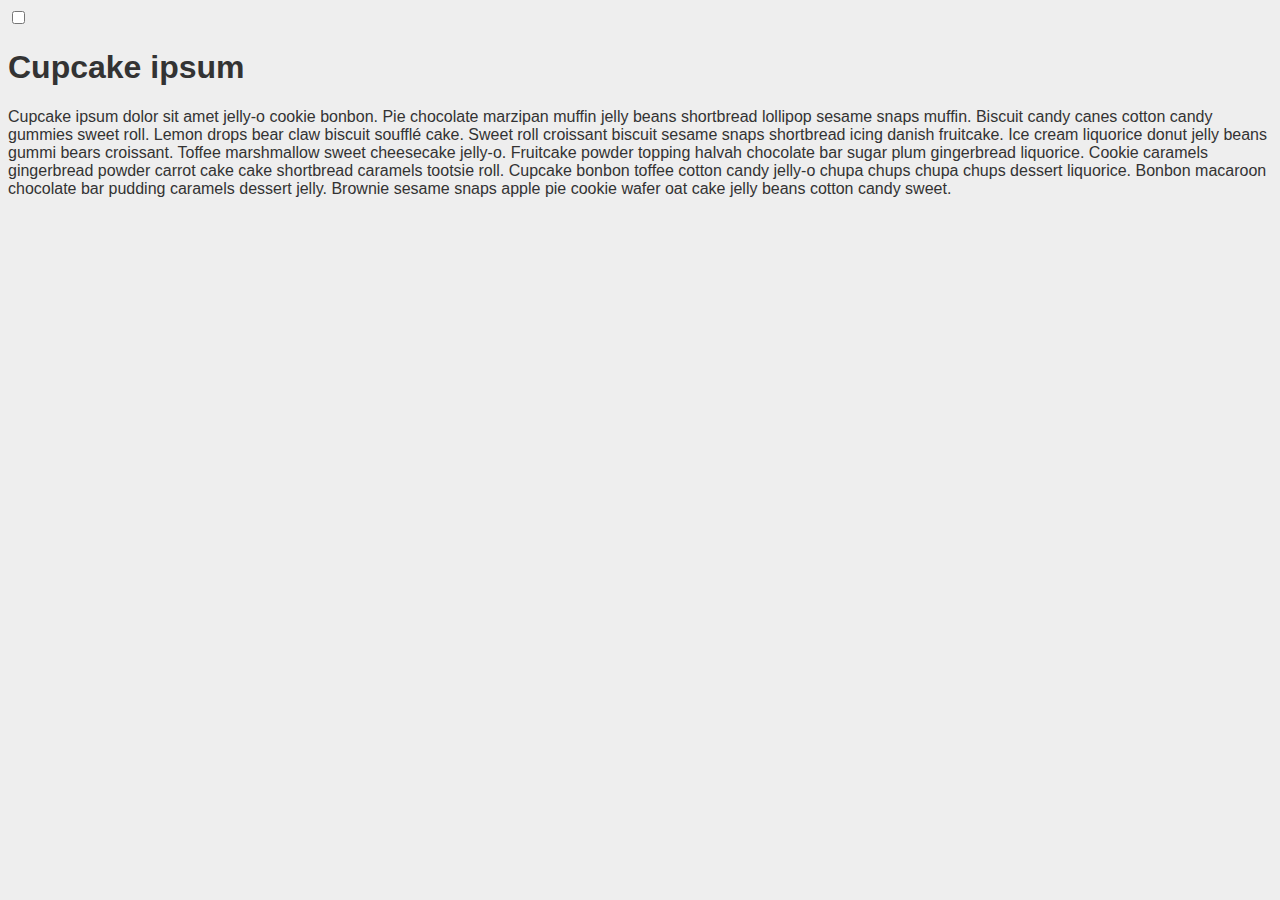
==== dark.html @ d0336d87 "initial setup" ====
<!DOCTYPE html>
<html lang="en">
  <head>
    <meta charset="UTF-8" />
    <meta http-equiv="X-UA-Compatible" content="IE=edge" />
    <meta name="viewport" content="width=device-width, initial-scale=1.0" />
    <link rel="stylesheet" href="style.css" />
    <title>Cupcake Dark</title>
  </head>
  <body>
    <div class="form-switch text-center my-5">
      <input type="checkbox" id="mode" class="form-check-input" />
      <label for="mode" class="form-check-label"></label>
    </div>
    <h1>Cupcake ipsum</h1>
    <p>
      Cupcake ipsum dolor sit amet jelly-o cookie bonbon. Pie chocolate marzipan
      muffin jelly beans shortbread lollipop sesame snaps muffin. Biscuit candy
      canes cotton candy gummies sweet roll. Lemon drops bear claw biscuit
      soufflé cake. Sweet roll croissant biscuit sesame snaps shortbread icing
      danish fruitcake. Ice cream liquorice donut jelly beans gummi bears
      croissant. Toffee marshmallow sweet cheesecake jelly-o. Fruitcake powder
      topping halvah chocolate bar sugar plum gingerbread liquorice. Cookie
      caramels gingerbread powder carrot cake cake shortbread caramels tootsie
      roll. Cupcake bonbon toffee cotton candy jelly-o chupa chups chupa chups
      dessert liquorice. Bonbon macaroon chocolate bar pudding caramels dessert
      jelly. Brownie sesame snaps apple pie cookie wafer oat cake jelly beans
      cotton candy sweet.
    </p>
    <script src="colorswitch-dark.js"></script>
  </body>
</html>
---- style.css ----
:root,
:root.light {
  --background-color: #eee;
  --text-color: #333;
}

.dark {
  --background-color: #333;
  --text-color: #eee;
}

body {
  font-family: Arial, Helvetica, sans-serif;
  background-color: var(--background-color);
  color: var(--text-color);
}/*# sourceMappingURL=style.css.map */
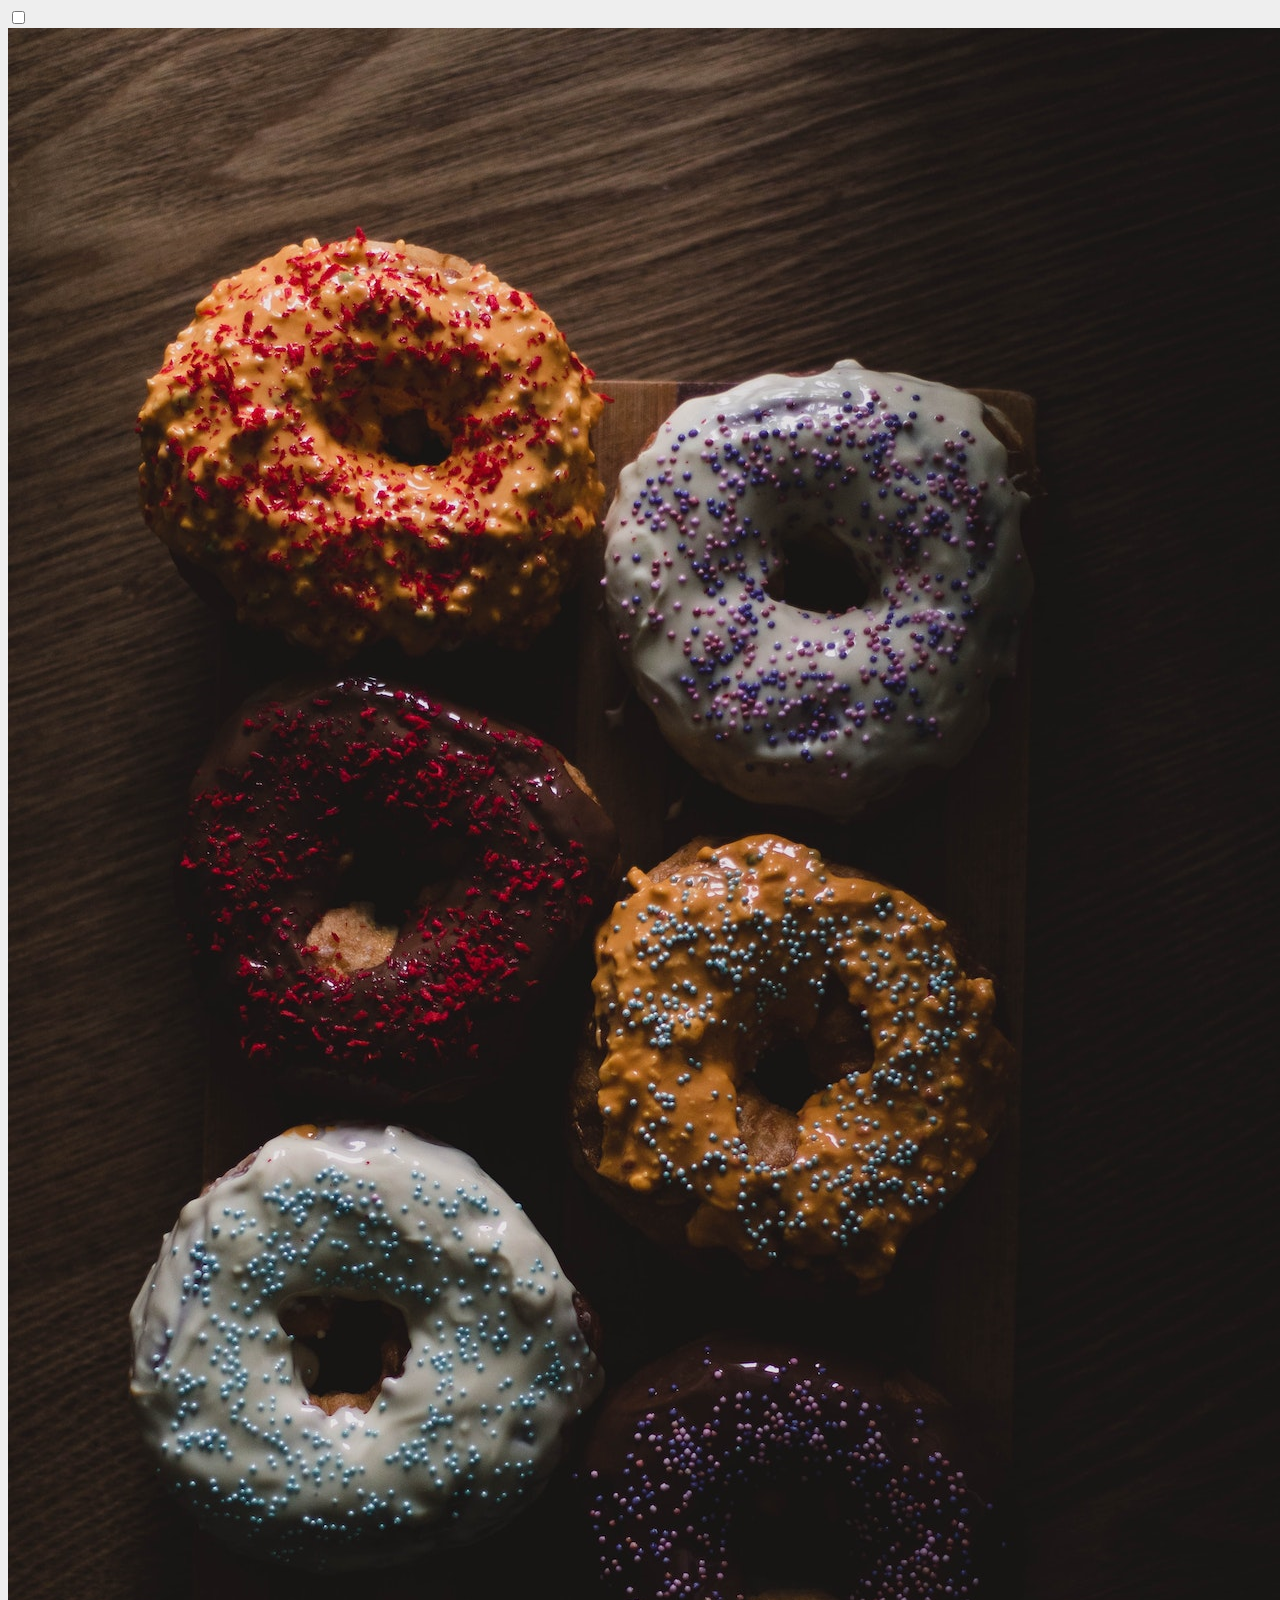
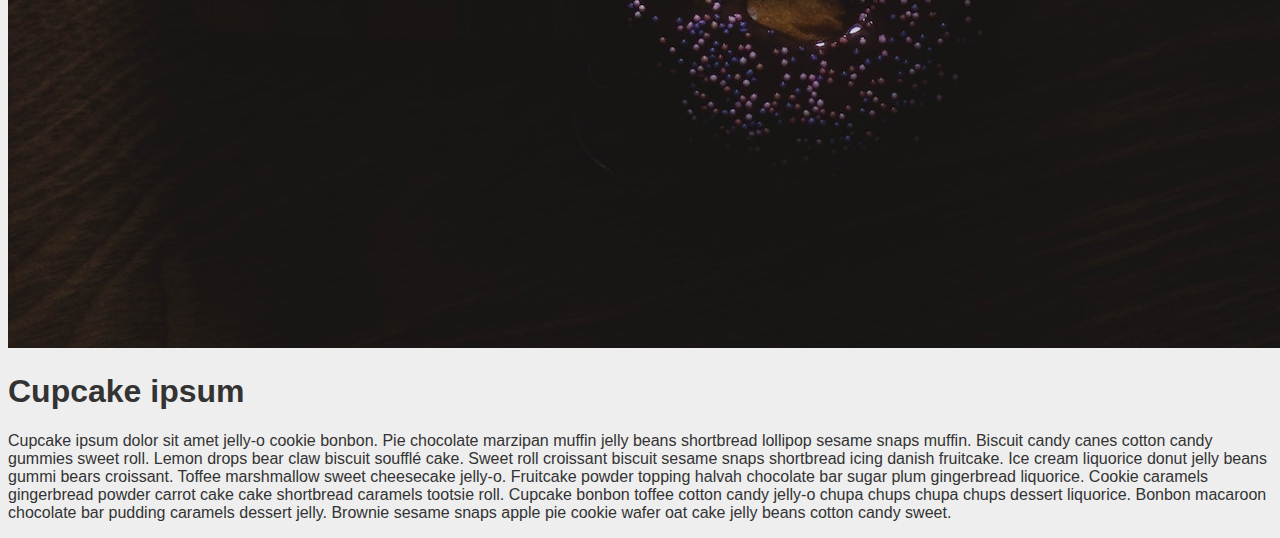
==== commit 38cda8d8: "add bootstrap and green theme" ====
--- a/dark.html
+++ b/dark.html
@@ -4,29 +4,45 @@
     <meta charset="UTF-8" />
     <meta http-equiv="X-UA-Compatible" content="IE=edge" />
     <meta name="viewport" content="width=device-width, initial-scale=1.0" />
+    <link
+      href="https://cdn.jsdelivr.net/npm/bootstrap@5.2.3/dist/css/bootstrap.min.css"
+      rel="stylesheet"
+      integrity="sha384-rbsA2VBKQhggwzxH7pPCaAqO46MgnOM80zW1RWuH61DGLwZJEdK2Kadq2F9CUG65"
+      crossorigin="anonymous"
+    />
     <link rel="stylesheet" href="style.css" />
     <title>Cupcake Dark</title>
   </head>
   <body>
-    <div class="form-switch text-center my-5">
-      <input type="checkbox" id="mode" class="form-check-input" />
-      <label for="mode" class="form-check-label"></label>
+    <div class="container">
+      <div class="form-switch text-center my-5">
+        <input type="checkbox" id="mode" class="form-check-input" />
+        <label for="mode" class="form-check-label"></label>
+      </div>
+      <div class="row my-4">
+        <div class="col-md-6">
+          <img src="dark-donut.jpg" class="img-fluid" />
+        </div>
+        <div class="col-md-6">
+          <h1>Cupcake ipsum</h1>
+          <p>
+            Cupcake ipsum dolor sit amet jelly-o cookie bonbon. Pie chocolate
+            marzipan muffin jelly beans shortbread lollipop sesame snaps muffin.
+            Biscuit candy canes cotton candy gummies sweet roll. Lemon drops
+            bear claw biscuit soufflé cake. Sweet roll croissant biscuit sesame
+            snaps shortbread icing danish fruitcake. Ice cream liquorice donut
+            jelly beans gummi bears croissant. Toffee marshmallow sweet
+            cheesecake jelly-o. Fruitcake powder topping halvah chocolate bar
+            sugar plum gingerbread liquorice. Cookie caramels gingerbread powder
+            carrot cake cake shortbread caramels tootsie roll. Cupcake bonbon
+            toffee cotton candy jelly-o chupa chups chupa chups dessert
+            liquorice. Bonbon macaroon chocolate bar pudding caramels dessert
+            jelly. Brownie sesame snaps apple pie cookie wafer oat cake jelly
+            beans cotton candy sweet.
+          </p>
+        </div>
+      </div>
     </div>
-    <h1>Cupcake ipsum</h1>
-    <p>
-      Cupcake ipsum dolor sit amet jelly-o cookie bonbon. Pie chocolate marzipan
-      muffin jelly beans shortbread lollipop sesame snaps muffin. Biscuit candy
-      canes cotton candy gummies sweet roll. Lemon drops bear claw biscuit
-      soufflé cake. Sweet roll croissant biscuit sesame snaps shortbread icing
-      danish fruitcake. Ice cream liquorice donut jelly beans gummi bears
-      croissant. Toffee marshmallow sweet cheesecake jelly-o. Fruitcake powder
-      topping halvah chocolate bar sugar plum gingerbread liquorice. Cookie
-      caramels gingerbread powder carrot cake cake shortbread caramels tootsie
-      roll. Cupcake bonbon toffee cotton candy jelly-o chupa chups chupa chups
-      dessert liquorice. Bonbon macaroon chocolate bar pudding caramels dessert
-      jelly. Brownie sesame snaps apple pie cookie wafer oat cake jelly beans
-      cotton candy sweet.
-    </p>
-    <script src="colorswitch-dark.js"></script>
+    <script src="toggle.js"></script>
   </body>
 </html>
--- a/style.css
+++ b/style.css
@@ -1,5 +1,5 @@
 :root,
-:root.light {
+.light {
   --background-color: #eee;
   --text-color: #333;
 }
@@ -9,6 +9,16 @@
   --text-color: #eee;
 }
 
+.blue {
+  --background-color: #5072a7;
+  --text-color: #b9d9eb;
+}
+
+.green {
+  --background-color: #4b5320;
+  --text-color: #dadd98;
+}
+
 body {
   font-family: Arial, Helvetica, sans-serif;
   background-color: var(--background-color);
